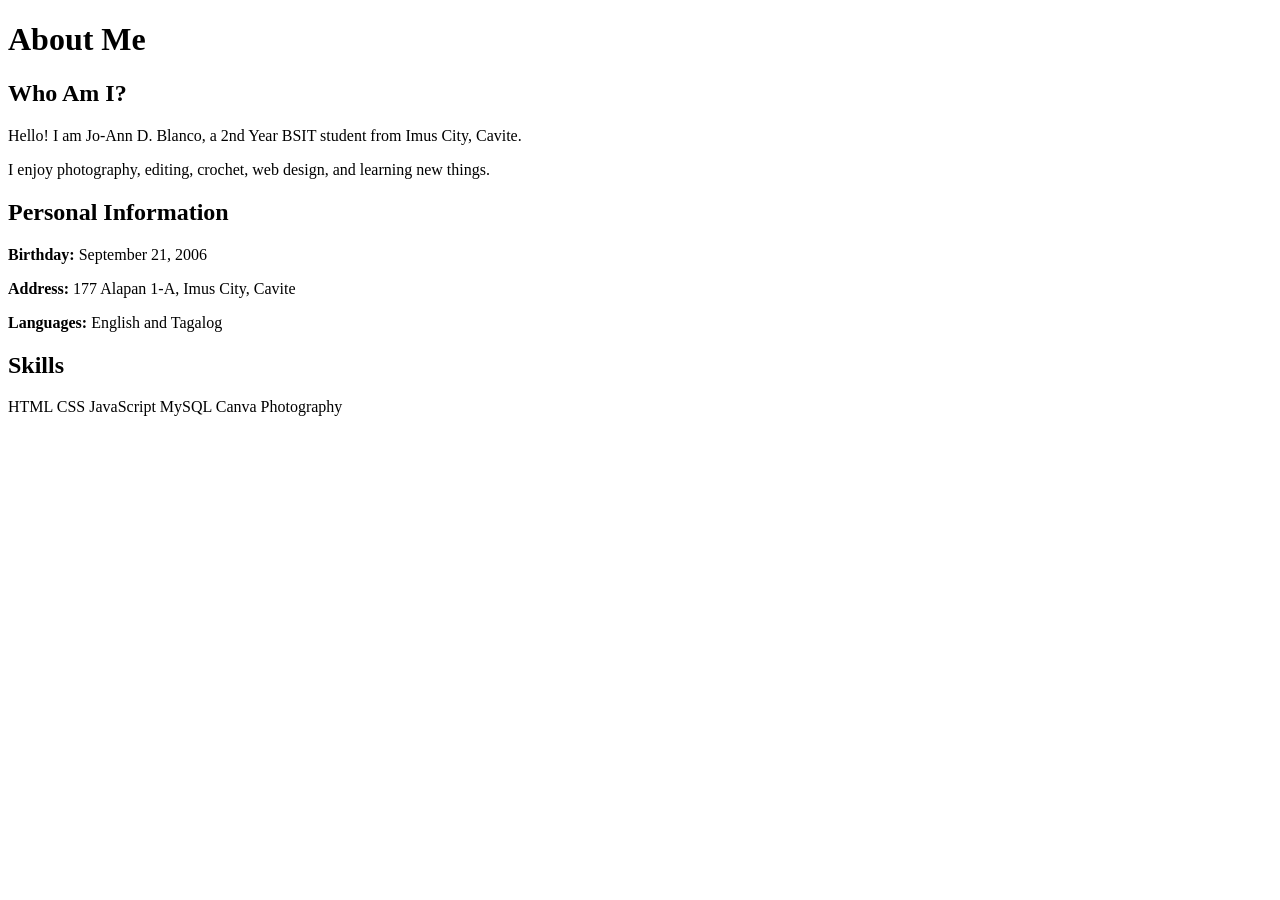
==== aboutme.html @ 37908468 "Add files via upload" ====
<!-- about.html -->

<!DOCTYPE html>
<html lang="en">
<head>
    <meta charset="UTF-8">
    <meta name="viewport" content="width=device-width, initial-scale=1.0">
    <title>About Me</title>
    <link rel="stylesheet" href="style.css">
</head>

<body>
    <h1>About Me</h1>

    <div class="about-container">
        <div class="about-card">
            <h2>Who Am I?</h2>
            <p> Hello! I am Jo-Ann D. Blanco, a 2nd Year BSIT student from Imus City, Cavite. </p>
            <p> I enjoy photography, editing, crochet, web design, and learning new things. </p>
        </div>

        <div class="about-card">
            <h2>Personal Information</h2>
            <p><strong>Birthday:</strong> September 21, 2006</p>
            <p><strong>Address:</strong> 177 Alapan 1-A, Imus City, Cavite</p>
            <p><strong>Languages:</strong> English and Tagalog</p>
        </div>

        <div class="about-card">
            <h2>Skills</h2>
            <div class="skills">
                <span>HTML</span>
                <span>CSS</span>
                <span>JavaScript</span>
                <span>MySQL</span>
                <span>Canva</span>
                <span>Photography</span>
            </div>

        </div>

    </div>

</body>
</html>
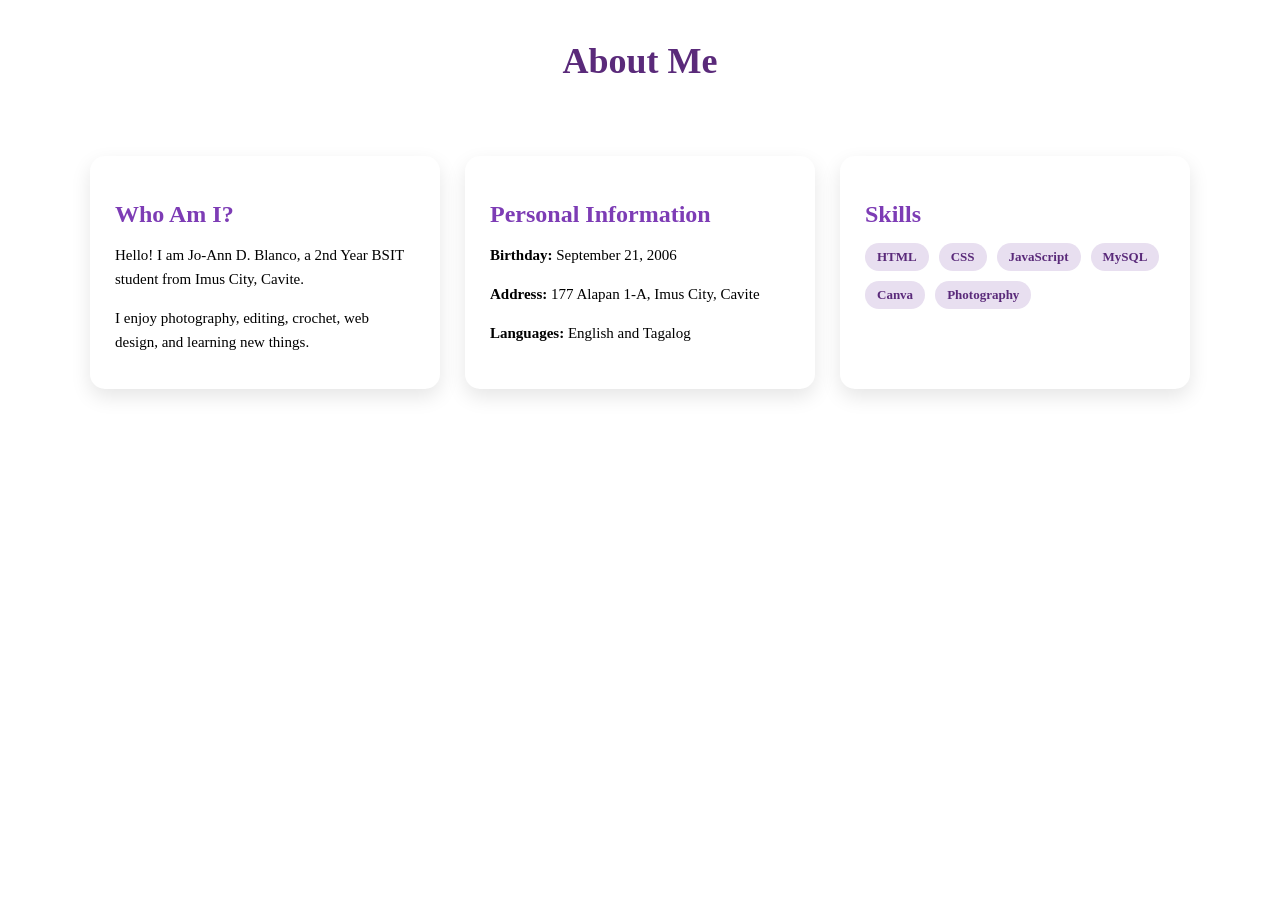
==== commit ba67d7f9: "aboutme.html" ====
--- a/aboutme.html
+++ b/aboutme.html
@@ -1,14 +1,72 @@
-<!-- about.html -->
-
 <!DOCTYPE html>
 <html lang="en">
 <head>
     <meta charset="UTF-8">
     <meta name="viewport" content="width=device-width, initial-scale=1.0">
     <title>About Me</title>
-    <link rel="stylesheet" href="style.css">
 </head>
+<style>
+h1 {
+    text-align: center;
+    margin-top: 40px;
+    font-size: 36px;
+    color: #5a2a7a;
+}
 
+.about-container {
+    display: flex;
+    justify-content: center;
+    gap: 25px;
+    flex-wrap: wrap;
+    padding: 50px 20px;
+}
+
+.about-card {
+    background: #ffffff;
+    width: 300px;
+    padding: 25px;
+    border-radius: 15px;
+    box-shadow: 0 8px 20px rgba(0,0,0,0.1);
+    transition: 0.3s;
+}
+
+.about-card:hover {
+    transform: translateY(-5px);
+}
+
+.about-card h2 {
+    color: #7d3cb5;
+    margin-bottom: 15px;
+}
+
+.about-card p {
+    font-size: 15px;
+    line-height: 1.6;
+    margin-bottom: 10px;
+}
+    
+.skills {
+    display: flex;
+    flex-wrap: wrap;
+    gap: 10px;
+    margin-top: 10px;
+}
+
+.skills span {
+    background: #e8dff0;
+    color: #5a2a7a;
+    padding: 6px 12px;
+    border-radius: 20px;
+    font-size: 13px;
+    font-weight: bold;
+    transition: 0.3s;
+}
+
+.skills span:hover {
+    background: #5a2a7a;
+    color: white;
+}
+</style>
 <body>
     <h1>About Me</h1>
 
@@ -42,4 +100,4 @@
     </div>
 
 </body>
-</html>+</html>
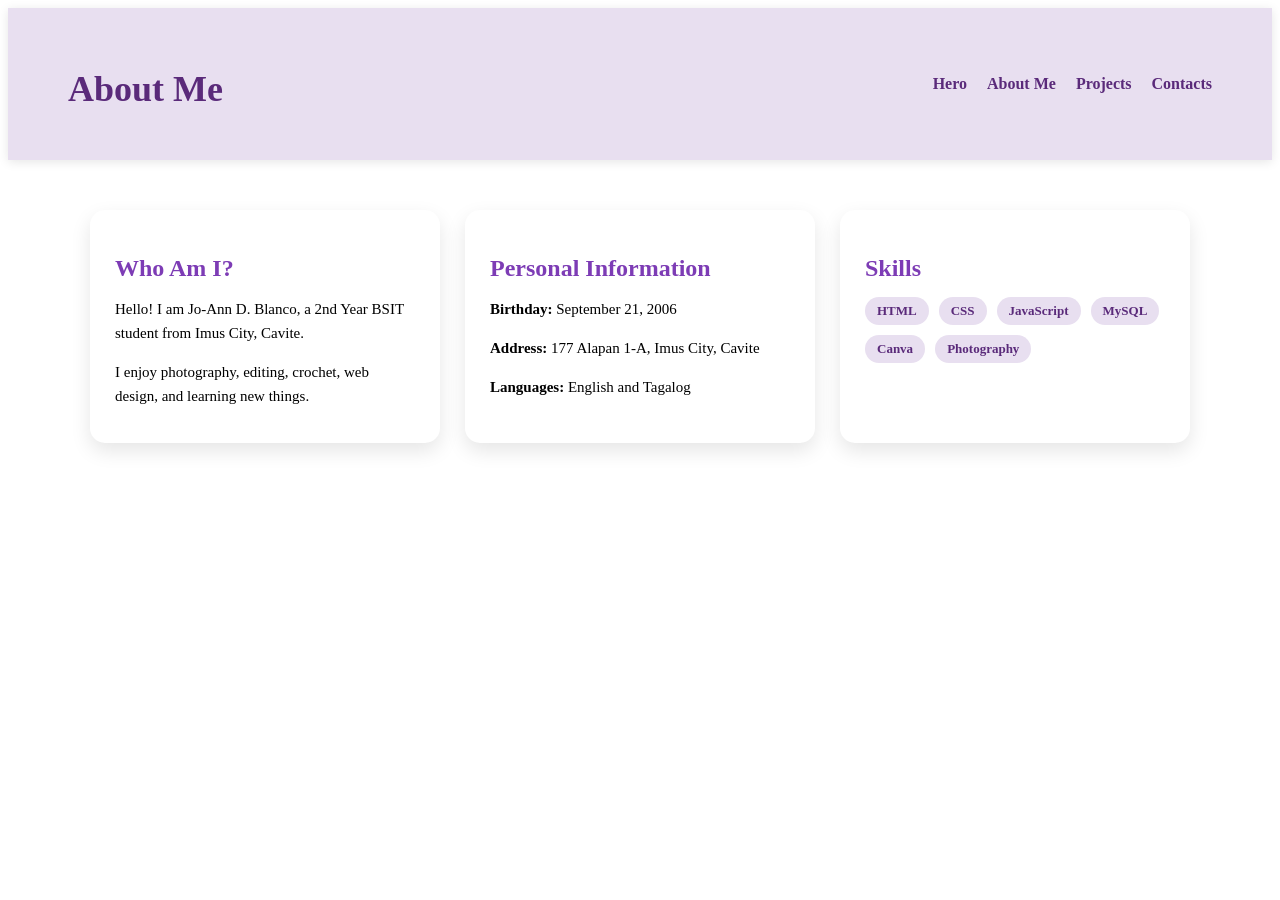
==== commit 9f87da7c: "aboutme.html" ====
--- a/aboutme.html
+++ b/aboutme.html
@@ -6,6 +6,63 @@
     <title>About Me</title>
 </head>
 <style>
+.navbar {
+    display: flex;
+    justify-content: space-between;
+    align-items: center;
+    padding: 20px 60px;
+    background: #e8dff0;
+    box-shadow: 0 2px 10px rgba(0,0,0,0.1);
+    position: relative;
+}
+
+.menu-toggle {
+    display: none;
+    font-size: 28px;
+    cursor: pointer;
+    color: #5a2a7a;
+}
+
+.navbar ul {
+    list-style: none;
+    display: flex;
+    gap: 20px;
+}
+
+.navbar ul li a {
+    text-decoration: none;
+    color: #5a2a7a;
+    font-weight: bold;
+    transition: 0.3s;
+}
+
+.navbar ul li a:hover {
+    color: #9b59b6;
+}
+
+@media (max-width: 768px) {
+
+    .menu-toggle {
+        display: block;
+    }
+
+    .navbar ul {
+        display: none;
+        flex-direction: column;
+        position: absolute;
+        top: 70px;
+        right: 20px;
+        background: white;
+        padding: 15px;
+        border-radius: 10px;
+        box-shadow: 0 8px 20px rgba(0,0,0,0.2);
+    }
+
+    .navbar ul.show {
+        display: flex;
+    }
+}
+    
 h1 {
     text-align: center;
     margin-top: 40px;
@@ -68,7 +125,18 @@
 }
 </style>
 <body>
+    <nav class="navbar">
     <h1>About Me</h1>
+
+    <div class="menu-toggle" onclick="toggleMenu()">☰</div>
+
+    <ul id="nav-links">
+        <li><a href="hero.html">Hero</a></li>
+        <li><a href="aboutme.html">About Me</a></li>
+        <li><a href="projects.html">Projects</a></li>
+        <li><a href="contacts.html">Contacts</a></li>
+    </ul>
+    </nav>
 
     <div class="about-container">
         <div class="about-card">
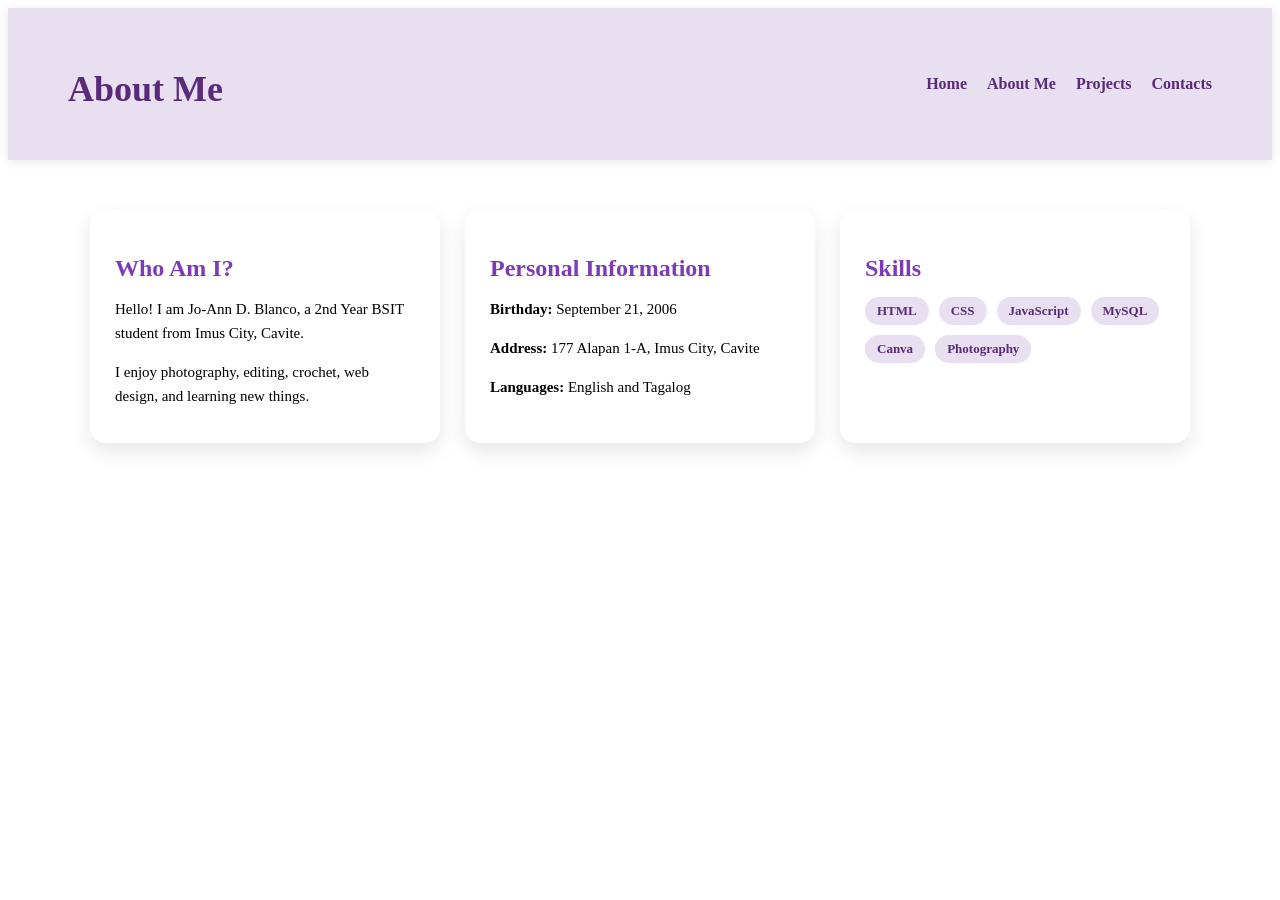
==== commit 7df05ad4: "aboutme.html" ====
--- a/aboutme.html
+++ b/aboutme.html
@@ -131,7 +131,7 @@
     <div class="menu-toggle" onclick="toggleMenu()">☰</div>
 
     <ul id="nav-links">
-        <li><a href="hero.html">Hero</a></li>
+        <li><a href="hero.html">Home</a></li>
         <li><a href="aboutme.html">About Me</a></li>
         <li><a href="projects.html">Projects</a></li>
         <li><a href="contacts.html">Contacts</a></li>
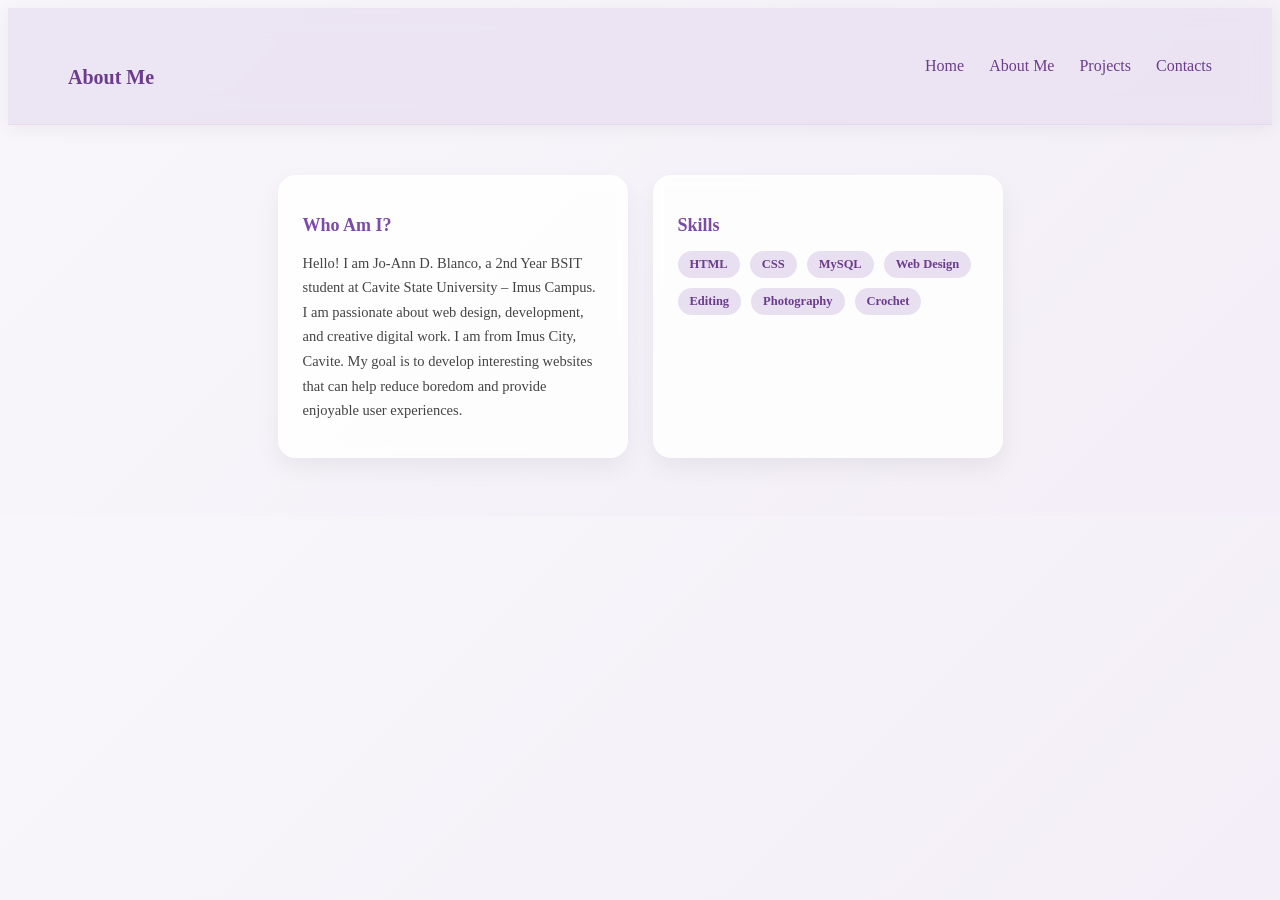
==== commit 064631ee: "aboutme.html" ====
--- a/aboutme.html
+++ b/aboutme.html
@@ -6,123 +6,175 @@
     <title>About Me</title>
 </head>
 <style>
+<style id="about-lilac">
+* {
+    margin: 0;
+    padding: 0;
+    box-sizing: border-box;
+    font-family: "Segoe UI", Tahoma, Geneva, Verdana, sans-serif;
+}
+
+body {
+    background: linear-gradient(135deg, #f8f6fb, #f3eef7);
+    color: #2f2f2f;
+}
+
 .navbar {
     display: flex;
     justify-content: space-between;
     align-items: center;
-    padding: 20px 60px;
-    background: #e8dff0;
-    box-shadow: 0 2px 10px rgba(0,0,0,0.1);
+    padding: 18px 60px;
+    background: rgba(232, 223, 240, 0.75);
+    backdrop-filter: blur(12px);
+    box-shadow: 0 4px 18px rgba(0,0,0,0.05);
+    border-bottom: 1px solid rgba(155, 89, 182, 0.08);
     position: relative;
+}
+
+.navbar h1 {
+    font-size: 20px;
+    color: #6b3c8c;
+    font-weight: 600;
 }
 
 .menu-toggle {
     display: none;
     font-size: 28px;
     cursor: pointer;
-    color: #5a2a7a;
+    color: #6b3c8c;
 }
 
 .navbar ul {
     list-style: none;
     display: flex;
-    gap: 20px;
+    gap: 25px;
 }
 
 .navbar ul li a {
     text-decoration: none;
-    color: #5a2a7a;
-    font-weight: bold;
-    transition: 0.3s;
+    color: #6b3c8c;
+    font-weight: 500;
+    position: relative;
+    transition: 0.3s ease;
+}
+
+.navbar ul li a::after {
+    content: "";
+    position: absolute;
+    left: 0;
+    bottom: -4px;
+    width: 0%;
+    height: 2px;
+    background: #b08bd6;
+    transition: 0.3s ease;
 }
 
 .navbar ul li a:hover {
-    color: #9b59b6;
+    color: #8e5bbf;
+}
+
+.navbar ul li a:hover::after {
+    width: 100%;
+}
+
+h1 {
+    text-align: center;
+    margin-top: 40px;
+    font-size: 34px;
+    color: #5e2d79;
+    font-weight: 700;
+}
+
+.about-container {
+    display: flex;
+    justify-content: center;
+    gap: 25px;
+    flex-wrap: wrap;
+    padding: 50px 20px;
+}
+
+.about-card {
+    background: rgba(255, 255, 255, 0.85);
+    width: 300px;
+    padding: 25px;
+    border-radius: 18px;
+    box-shadow: 0 10px 25px rgba(0,0,0,0.06);
+    transition: 0.3s ease;
+    backdrop-filter: blur(6px);
+}
+
+.about-card:hover {
+    transform: translateY(-6px);
+    box-shadow: 0 15px 30px rgba(0,0,0,0.1);
+}
+
+.about-card h2 {
+    color: #7d4aa8;
+    margin-bottom: 15px;
+    font-size: 18px;
+}
+
+.about-card p {
+    font-size: 14.5px;
+    line-height: 1.7;
+    margin-bottom: 10px;
+    color: #444;
+}
+
+.skills {
+    display: flex;
+    flex-wrap: wrap;
+    gap: 10px;
+    margin-top: 10px;
+}
+
+.skills span {
+    background: #e8dff0;
+    color: #6b3c8c;
+    padding: 6px 12px;
+    border-radius: 20px;
+    font-size: 12.5px;
+    font-weight: 600;
+    transition: 0.3s ease;
+}
+
+.skills span:hover {
+    background: #7d4aa8;
+    color: white;
 }
 
 @media (max-width: 768px) {
 
     .menu-toggle {
         display: block;
+    }
+
+    .navbar {
+        flex-direction: row;
+        padding: 15px 20px;
     }
 
     .navbar ul {
         display: none;
         flex-direction: column;
         position: absolute;
-        top: 70px;
-        right: 20px;
-        background: white;
+        top: 65px;
+        right: 15px;
+        background: rgba(255,255,255,0.95);
         padding: 15px;
-        border-radius: 10px;
-        box-shadow: 0 8px 20px rgba(0,0,0,0.2);
+        border-radius: 12px;
+        box-shadow: 0 10px 25px rgba(0,0,0,0.15);
     }
 
     .navbar ul.show {
         display: flex;
     }
-}
-    
-h1 {
-    text-align: center;
-    margin-top: 40px;
-    font-size: 36px;
-    color: #5a2a7a;
-}
-
-.about-container {
-    display: flex;
-    justify-content: center;
-    gap: 25px;
-    flex-wrap: wrap;
-    padding: 50px 20px;
-}
-
-.about-card {
-    background: #ffffff;
-    width: 300px;
-    padding: 25px;
-    border-radius: 15px;
-    box-shadow: 0 8px 20px rgba(0,0,0,0.1);
-    transition: 0.3s;
-}
-
-.about-card:hover {
-    transform: translateY(-5px);
-}
-
-.about-card h2 {
-    color: #7d3cb5;
-    margin-bottom: 15px;
-}
-
-.about-card p {
-    font-size: 15px;
-    line-height: 1.6;
-    margin-bottom: 10px;
-}
-    
-.skills {
-    display: flex;
-    flex-wrap: wrap;
-    gap: 10px;
-    margin-top: 10px;
-}
-
-.skills span {
-    background: #e8dff0;
-    color: #5a2a7a;
-    padding: 6px 12px;
-    border-radius: 20px;
-    font-size: 13px;
-    font-weight: bold;
-    transition: 0.3s;
-}
-
-.skills span:hover {
-    background: #5a2a7a;
-    color: white;
-}
+
+    h1 {
+        font-size: 28px;
+    }
+}
+</style>
 </style>
 <body>
     <nav class="navbar">
@@ -141,15 +193,7 @@
     <div class="about-container">
         <div class="about-card">
             <h2>Who Am I?</h2>
-            <p> Hello! I am Jo-Ann D. Blanco, a 2nd Year BSIT student from Imus City, Cavite. </p>
-            <p> I enjoy photography, editing, crochet, web design, and learning new things. </p>
-        </div>
-
-        <div class="about-card">
-            <h2>Personal Information</h2>
-            <p><strong>Birthday:</strong> September 21, 2006</p>
-            <p><strong>Address:</strong> 177 Alapan 1-A, Imus City, Cavite</p>
-            <p><strong>Languages:</strong> English and Tagalog</p>
+            <p> Hello! I am Jo-Ann D. Blanco, a 2nd Year BSIT student at Cavite State University – Imus Campus. I am passionate about web design, development, and creative digital work. I am from Imus City, Cavite. My goal is to develop interesting websites that can help reduce boredom and provide enjoyable user experiences. </p>
         </div>
 
         <div class="about-card">
@@ -157,15 +201,18 @@
             <div class="skills">
                 <span>HTML</span>
                 <span>CSS</span>
-                <span>JavaScript</span>
                 <span>MySQL</span>
-                <span>Canva</span>
+                <span>Web Design</span>
+                <span>Editing</span>
                 <span>Photography</span>
+                <span>Crochet</span>
             </div>
-
         </div>
-
     </div>
-
+<script>
+        function toggleMenu() {
+        document.getElementById("nav-links").classList.toggle("show");
+        }
+</script>
 </body>
 </html>
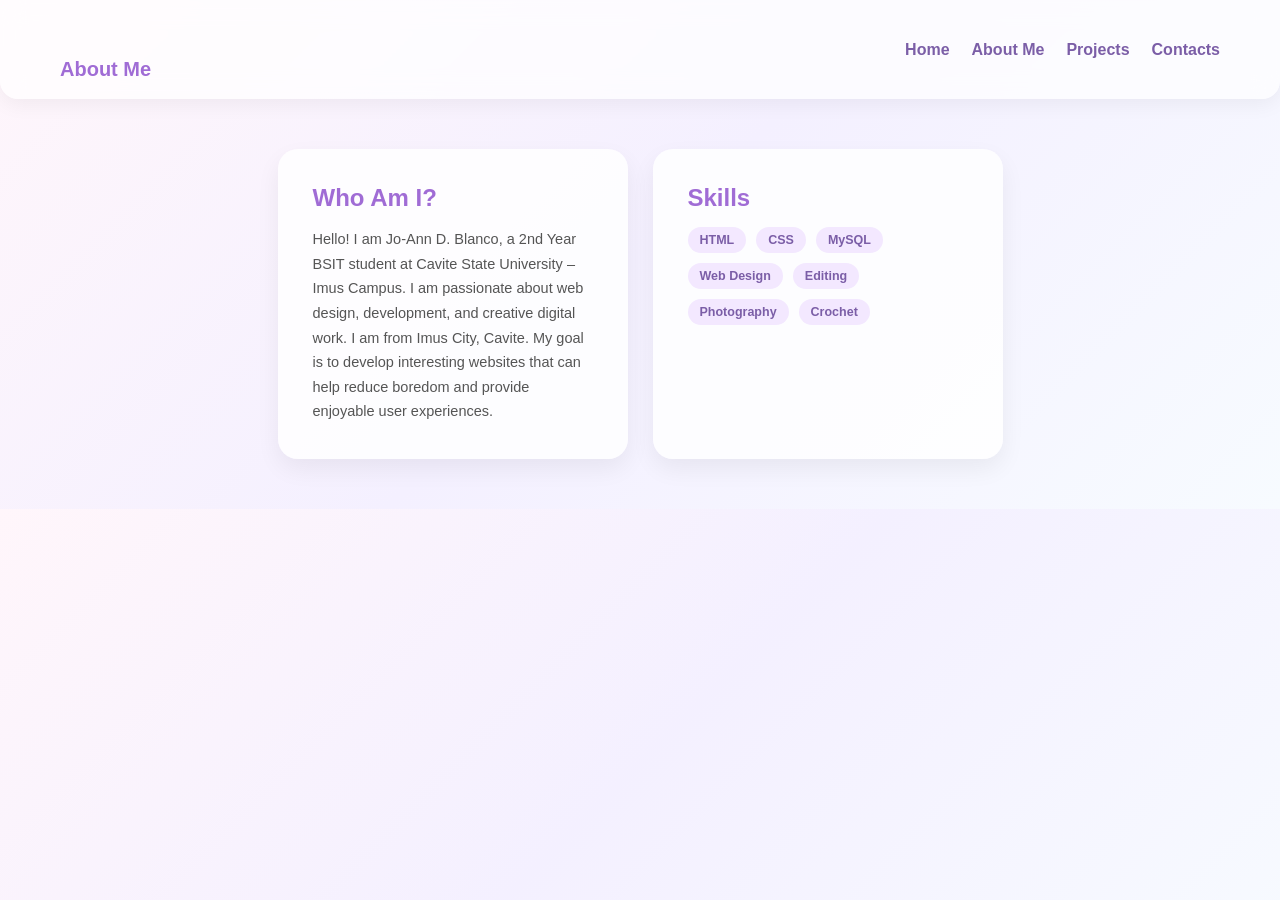
==== commit 4b33e5b4: "aboutme.html" ====
--- a/aboutme.html
+++ b/aboutme.html
@@ -6,7 +6,6 @@
     <title>About Me</title>
 </head>
 <style>
-<style id="about-lilac">
 * {
     margin: 0;
     padding: 0;
@@ -15,8 +14,8 @@
 }
 
 body {
-    background: linear-gradient(135deg, #f8f6fb, #f3eef7);
-    color: #2f2f2f;
+    background: linear-gradient(135deg, #fff6fb, #f4f0ff, #f7fbff);
+    color: #3a3a3a;
 }
 
 .navbar {
@@ -24,65 +23,49 @@
     justify-content: space-between;
     align-items: center;
     padding: 18px 60px;
-    background: rgba(232, 223, 240, 0.75);
+    background: rgba(255, 255, 255, 0.7);
     backdrop-filter: blur(12px);
-    box-shadow: 0 4px 18px rgba(0,0,0,0.05);
-    border-bottom: 1px solid rgba(155, 89, 182, 0.08);
-    position: relative;
+    box-shadow: 0 6px 20px rgba(0,0,0,0.05);
+    border-radius: 0 0 18px 18px;
 }
 
 .navbar h1 {
     font-size: 20px;
-    color: #6b3c8c;
-    font-weight: 600;
+    color: #a06cd5;
+    font-weight: 700;
 }
 
 .menu-toggle {
     display: none;
     font-size: 28px;
     cursor: pointer;
-    color: #6b3c8c;
+    color: #a06cd5;
 }
 
+/* NAV LINKS */
 .navbar ul {
     list-style: none;
     display: flex;
-    gap: 25px;
+    gap: 22px;
 }
 
 .navbar ul li a {
     text-decoration: none;
-    color: #6b3c8c;
-    font-weight: 500;
+    color: #7b5ea7;
+    font-weight: 600;
     position: relative;
-    transition: 0.3s ease;
-}
-
-.navbar ul li a::after {
-    content: "";
-    position: absolute;
-    left: 0;
-    bottom: -4px;
-    width: 0%;
-    height: 2px;
-    background: #b08bd6;
-    transition: 0.3s ease;
+    transition: 0.3s;
 }
 
 .navbar ul li a:hover {
-    color: #8e5bbf;
-}
-
-.navbar ul li a:hover::after {
-    width: 100%;
+    color: #c77dff;
 }
 
 h1 {
     text-align: center;
     margin-top: 40px;
     font-size: 34px;
-    color: #5e2d79;
-    font-weight: 700;
+    color: #8e5ebf;
 }
 
 .about-container {
@@ -95,12 +78,11 @@
 
 .about-card {
     background: rgba(255, 255, 255, 0.85);
-    width: 300px;
-    padding: 25px;
-    border-radius: 18px;
+    width: 350px;
+    padding: 35px;
+    border-radius: 20px;
     box-shadow: 0 10px 25px rgba(0,0,0,0.06);
     transition: 0.3s ease;
-    backdrop-filter: blur(6px);
 }
 
 .about-card:hover {
@@ -109,16 +91,14 @@
 }
 
 .about-card h2 {
-    color: #7d4aa8;
+    color: #a06cd5;
     margin-bottom: 15px;
-    font-size: 18px;
 }
 
 .about-card p {
     font-size: 14.5px;
     line-height: 1.7;
-    margin-bottom: 10px;
-    color: #444;
+    color: #555;
 }
 
 .skills {
@@ -129,8 +109,8 @@
 }
 
 .skills span {
-    background: #e8dff0;
-    color: #6b3c8c;
+    background: #f3e8ff;
+    color: #7b5ea7;
     padding: 6px 12px;
     border-radius: 20px;
     font-size: 12.5px;
@@ -139,7 +119,7 @@
 }
 
 .skills span:hover {
-    background: #7d4aa8;
+    background: #c77dff;
     color: white;
 }
 
@@ -147,11 +127,6 @@
 
     .menu-toggle {
         display: block;
-    }
-
-    .navbar {
-        flex-direction: row;
-        padding: 15px 20px;
     }
 
     .navbar ul {
@@ -174,7 +149,6 @@
         font-size: 28px;
     }
 }
-</style>
 </style>
 <body>
     <nav class="navbar">
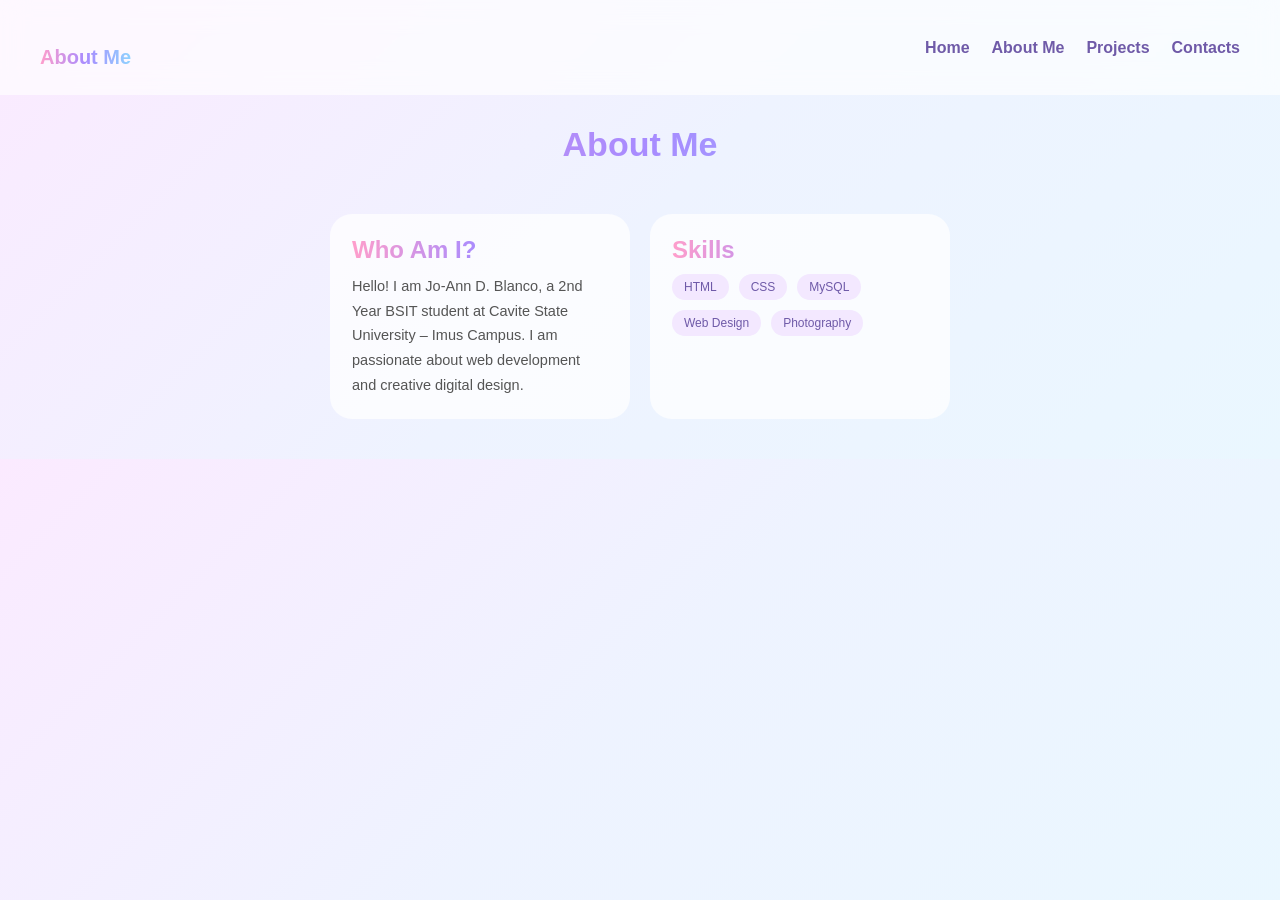
==== commit ee201479: "Update aboutme.html" ====
--- a/aboutme.html
+++ b/aboutme.html
@@ -4,7 +4,7 @@
     <meta charset="UTF-8">
     <meta name="viewport" content="width=device-width, initial-scale=1.0">
     <title>About Me</title>
-</head>
+
 <style>
 * {
     margin: 0;
@@ -13,8 +13,13 @@
     font-family: "Segoe UI", Tahoma, Geneva, Verdana, sans-serif;
 }
 
+html, body {
+    width: 100%;
+    overflow-x: hidden;
+}
+
 body {
-    background: linear-gradient(135deg, #fff6fb, #f4f0ff, #f7fbff);
+    background: linear-gradient(135deg, #fbeaff, #eef3ff, #eaf7ff);
     color: #3a3a3a;
 }
 
@@ -22,27 +27,19 @@
     display: flex;
     justify-content: space-between;
     align-items: center;
-    padding: 18px 60px;
-    background: rgba(255, 255, 255, 0.7);
-    backdrop-filter: blur(12px);
-    box-shadow: 0 6px 20px rgba(0,0,0,0.05);
-    border-radius: 0 0 18px 18px;
+    padding: 16px 40px;
+    background: rgba(255, 255, 255, 0.65);
+    backdrop-filter: blur(14px);
 }
 
 .navbar h1 {
     font-size: 20px;
-    color: #a06cd5;
     font-weight: 700;
+    background: linear-gradient(90deg, #ff9ecb, #a88bff, #8fd3ff);
+    -webkit-background-clip: text;
+    -webkit-text-fill-color: transparent;
 }
 
-.menu-toggle {
-    display: none;
-    font-size: 28px;
-    cursor: pointer;
-    color: #a06cd5;
-}
-
-/* NAV LINKS */
 .navbar ul {
     list-style: none;
     display: flex;
@@ -51,48 +48,39 @@
 
 .navbar ul li a {
     text-decoration: none;
-    color: #7b5ea7;
+    color: #6f5aa8;
     font-weight: 600;
-    position: relative;
-    transition: 0.3s;
-}
-
-.navbar ul li a:hover {
-    color: #c77dff;
 }
 
 h1 {
     text-align: center;
-    margin-top: 40px;
+    margin: 30px 0 10px;
     font-size: 34px;
-    color: #8e5ebf;
+    background: linear-gradient(90deg, #ff9ecb, #a88bff, #8fd3ff);
+    -webkit-background-clip: text;
+    -webkit-text-fill-color: transparent;
 }
 
 .about-container {
     display: flex;
     justify-content: center;
-    gap: 25px;
+    gap: 20px;
     flex-wrap: wrap;
-    padding: 50px 20px;
+    padding: 40px 20px;
 }
 
 .about-card {
-    background: rgba(255, 255, 255, 0.85);
-    width: 350px;
-    padding: 35px;
-    border-radius: 20px;
-    box-shadow: 0 10px 25px rgba(0,0,0,0.06);
-    transition: 0.3s ease;
-}
-
-.about-card:hover {
-    transform: translateY(-6px);
-    box-shadow: 0 15px 30px rgba(0,0,0,0.1);
+    background: rgba(255,255,255,0.75);
+    width: 300px;
+    padding: 22px;
+    border-radius: 22px;
 }
 
 .about-card h2 {
-    color: #a06cd5;
-    margin-bottom: 15px;
+    background: linear-gradient(90deg, #ff9ecb, #a88bff, #8fd3ff);
+    -webkit-background-clip: text;
+    -webkit-text-fill-color: transparent;
+    margin-bottom: 10px;
 }
 
 .about-card p {
@@ -110,83 +98,66 @@
 
 .skills span {
     background: #f3e8ff;
-    color: #7b5ea7;
     padding: 6px 12px;
     border-radius: 20px;
-    font-size: 12.5px;
-    font-weight: 600;
-    transition: 0.3s ease;
+    font-size: 12px;
+    color: #6f5aa8;
 }
 
 .skills span:hover {
-    background: #c77dff;
+    background: #a88bff;
     color: white;
 }
 
 @media (max-width: 768px) {
-
-    .menu-toggle {
-        display: block;
+    .navbar {
+        flex-direction: column;
+        gap: 10px;
+        padding: 14px 20px;
     }
 
-    .navbar ul {
-        display: none;
-        flex-direction: column;
-        position: absolute;
-        top: 65px;
-        right: 15px;
-        background: rgba(255,255,255,0.95);
-        padding: 15px;
-        border-radius: 12px;
-        box-shadow: 0 10px 25px rgba(0,0,0,0.15);
-    }
-
-    .navbar ul.show {
-        display: flex;
-    }
-
-    h1 {
-        font-size: 28px;
+    .about-container {
+        padding: 30px 15px;
     }
 }
 </style>
+</head>
+
 <body>
-    <nav class="navbar">
+<nav class="navbar">
     <h1>About Me</h1>
-
-    <div class="menu-toggle" onclick="toggleMenu()">☰</div>
-
-    <ul id="nav-links">
+    <ul>
         <li><a href="hero.html">Home</a></li>
         <li><a href="aboutme.html">About Me</a></li>
         <li><a href="projects.html">Projects</a></li>
         <li><a href="contacts.html">Contacts</a></li>
     </ul>
-    </nav>
+</nav>
 
-    <div class="about-container">
-        <div class="about-card">
-            <h2>Who Am I?</h2>
-            <p> Hello! I am Jo-Ann D. Blanco, a 2nd Year BSIT student at Cavite State University – Imus Campus. I am passionate about web design, development, and creative digital work. I am from Imus City, Cavite. My goal is to develop interesting websites that can help reduce boredom and provide enjoyable user experiences. </p>
-        </div>
+<h1>About Me</h1>
 
-        <div class="about-card">
-            <h2>Skills</h2>
-            <div class="skills">
-                <span>HTML</span>
-                <span>CSS</span>
-                <span>MySQL</span>
-                <span>Web Design</span>
-                <span>Editing</span>
-                <span>Photography</span>
-                <span>Crochet</span>
-            </div>
+<div class="about-container">
+
+    <div class="about-card">
+        <h2>Who Am I?</h2>
+        <p>
+        Hello! I am Jo-Ann D. Blanco, a 2nd Year BSIT student at Cavite State University – Imus Campus.
+        I am passionate about web development and creative digital design.
+        </p>
+    </div>
+
+    <div class="about-card">
+        <h2>Skills</h2>
+        <div class="skills">
+            <span>HTML</span>
+            <span>CSS</span>
+            <span>MySQL</span>
+            <span>Web Design</span>
+            <span>Photography</span>
         </div>
     </div>
-<script>
-        function toggleMenu() {
-        document.getElementById("nav-links").classList.toggle("show");
-        }
-</script>
+
+</div>
+
 </body>
 </html>
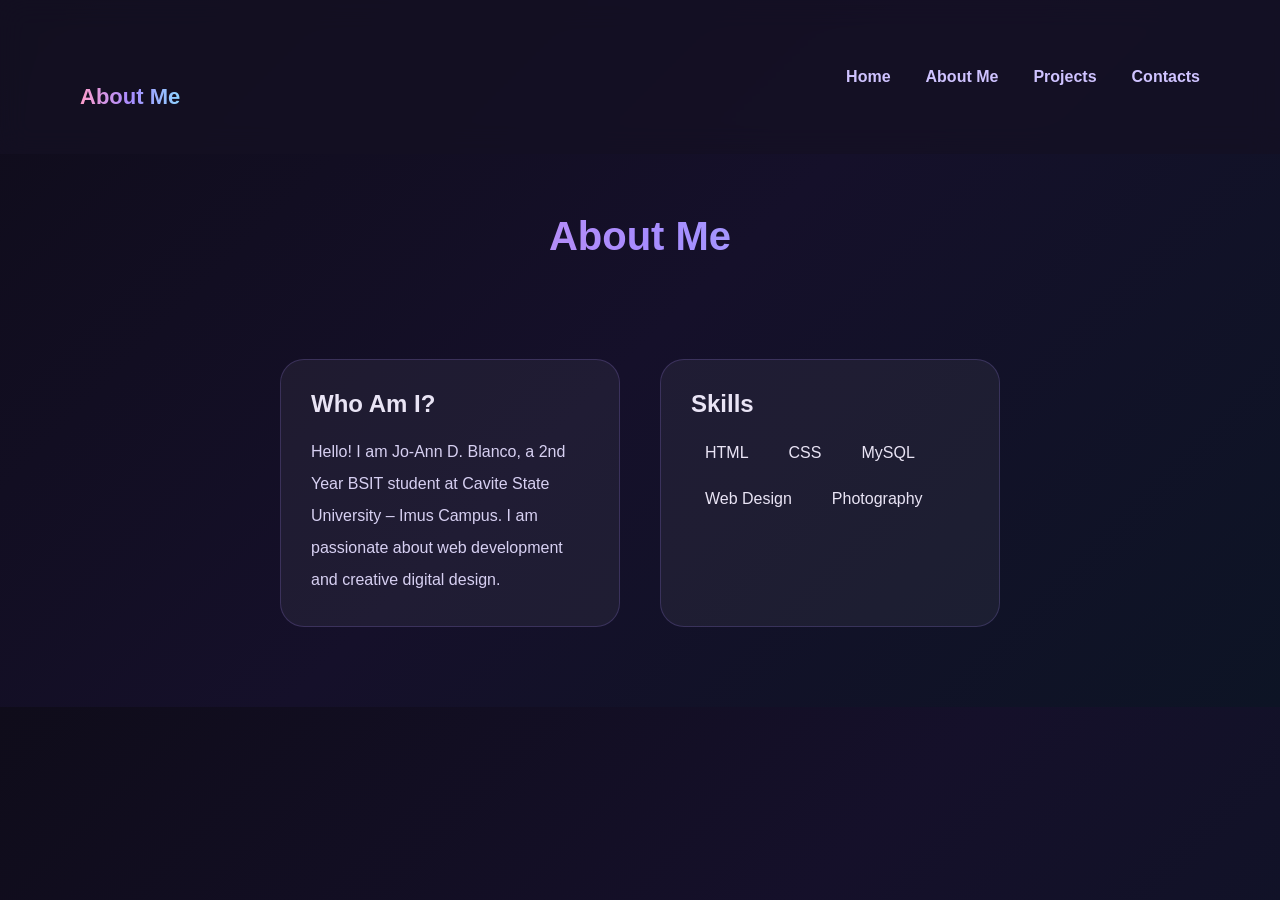
==== commit 62c6a80f: "Update aboutme.html" ====
--- a/aboutme.html
+++ b/aboutme.html
@@ -1,9 +1,9 @@
 <!DOCTYPE html>
 <html lang="en">
 <head>
-    <meta charset="UTF-8">
-    <meta name="viewport" content="width=device-width, initial-scale=1.0">
-    <title>About Me</title>
+<meta charset="UTF-8">
+<meta name="viewport" content="width=device-width, initial-scale=1.0">
+<title>About Me</title>
 
 <style>
 * {
@@ -19,21 +19,21 @@
 }
 
 body {
-    background: linear-gradient(135deg, #fbeaff, #eef3ff, #eaf7ff);
-    color: #3a3a3a;
+    background: linear-gradient(135deg, #0f0c1a, #15102a, #0d1425);
+    color: #e9e4f5;
 }
 
 .navbar {
     display: flex;
     justify-content: space-between;
     align-items: center;
-    padding: 16px 40px;
-    background: rgba(255, 255, 255, 0.65);
+    padding: 24px 80px;
+    background: rgba(20, 16, 35, 0.75);
     backdrop-filter: blur(14px);
 }
 
 .navbar h1 {
-    font-size: 20px;
+    font-size: 22px;
     font-weight: 700;
     background: linear-gradient(90deg, #ff9ecb, #a88bff, #8fd3ff);
     -webkit-background-clip: text;
@@ -43,19 +43,19 @@
 .navbar ul {
     list-style: none;
     display: flex;
-    gap: 22px;
+    gap: 35px;
 }
 
 .navbar ul li a {
     text-decoration: none;
-    color: #6f5aa8;
+    color: #cfc3ff;
     font-weight: 600;
 }
 
 h1 {
     text-align: center;
-    margin: 30px 0 10px;
-    font-size: 34px;
+    margin: 60px 0 20px;
+    font-size: 40px;
     background: linear-gradient(90deg, #ff9ecb, #a88bff, #8fd3ff);
     -webkit-background-clip: text;
     -webkit-text-fill-color: transparent;
@@ -64,60 +64,54 @@
 .about-container {
     display: flex;
     justify-content: center;
-    gap: 20px;
+    gap: 40px;
     flex-wrap: wrap;
-    padding: 40px 20px;
+    padding: 80px 40px;
 }
 
 .about-card {
-    background: rgba(255,255,255,0.75);
-    width: 300px;
-    padding: 22px;
-    border-radius: 22px;
+    background: rgba(255,255,255,0.05);
+    border: 1px solid rgba(168,139,255,0.2);
+    padding: 30px;
+    border-radius: 24px;
+    width: 340px;
 }
 
 .about-card h2 {
-    background: linear-gradient(90deg, #ff9ecb, #a88bff, #8fd3ff);
-    -webkit-background-clip: text;
-    -webkit-text-fill-color: transparent;
-    margin-bottom: 10px;
+    margin-bottom: 18px;
 }
 
 .about-card p {
-    font-size: 14.5px;
-    line-height: 1.7;
-    color: #555;
+    line-height: 2;
+    color: #d7d0f2;
 }
 
 .skills {
+    margin-top: 15px;
     display: flex;
     flex-wrap: wrap;
-    gap: 10px;
-    margin-top: 10px;
+    gap: 12px;
 }
 
 .skills span {
-    background: #f3e8ff;
-    padding: 6px 12px;
+    padding: 8px 14px;
     border-radius: 20px;
-    font-size: 12px;
-    color: #6f5aa8;
-}
-
-.skills span:hover {
-    background: #a88bff;
-    color: white;
 }
 
 @media (max-width: 768px) {
     .navbar {
         flex-direction: column;
-        gap: 10px;
-        padding: 14px 20px;
+        padding: 20px 25px;
+        gap: 12px;
+    }
+
+    h1 {
+        margin: 40px 0 10px;
     }
 
     .about-container {
-        padding: 30px 15px;
+        padding: 50px 20px;
+        gap: 25px;
     }
 }
 </style>
@@ -141,8 +135,8 @@
     <div class="about-card">
         <h2>Who Am I?</h2>
         <p>
-        Hello! I am Jo-Ann D. Blanco, a 2nd Year BSIT student at Cavite State University – Imus Campus.
-        I am passionate about web development and creative digital design.
+            Hello! I am Jo-Ann D. Blanco, a 2nd Year BSIT student at Cavite State University – Imus Campus.
+            I am passionate about web development and creative digital design.
         </p>
     </div>
 
